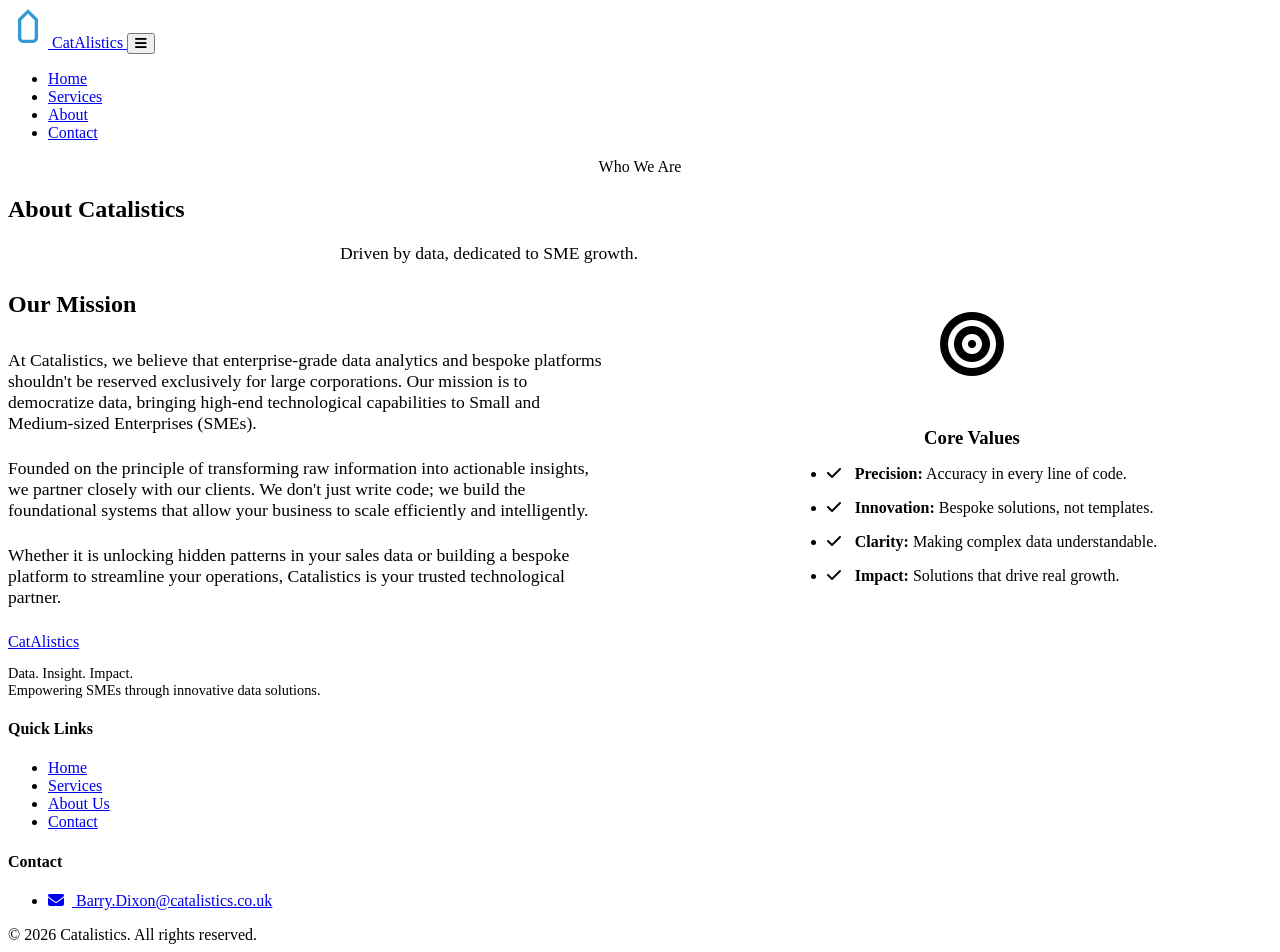
==== about.html @ c420c070 "Create about.html" ====
<!DOCTYPE html>
<html lang="en">
<head>
    <meta charset="UTF-8">
    <meta name="viewport" content="width=device-width, initial-scale=1.0">
    <meta name="description" content="About Catalistics - Empowering SMEs through data and coding.">
    <title>About Us | Catalistics</title>
    <link rel="stylesheet" href="https://cdnjs.cloudflare.com/ajax/libs/font-awesome/6.4.0/css/all.min.css">
    <link rel="stylesheet" href="assets/css/style.css">
</head>
<body>
    <header>
        <div class="container nav-container">
            <a href="index.html" class="logo">
                <img src="assets/img/logo.png" alt="Catalistics Logo" onerror="this.src='[data-uri]'">
                Cat<span>A</span>listics
            </a>
            <button class="mobile-menu-btn" aria-label="Toggle navigation">
                <i class="fas fa-bars"></i>
            </button>
            <ul class="nav-links">
                <li><a href="index.html">Home</a></li>
                <li><a href="services.html">Services</a></li>
                <li><a href="about.html" class="active">About</a></li>
                <li><a href="contact.html">Contact</a></li>
            </ul>
        </div>
    </header>

    <main>
        <section class="page-header">
            <div class="container">
                <span class="hero-subtitle" style="justify-content: center; display: flex;">Who We Are</span>
                <h1>About <span class="highlight">Catalistics</span></h1>
                <p style="max-width: 600px; margin: 0 auto; font-size: 1.1rem;">Driven by data, dedicated to SME growth.</p>
            </div>
        </section>

        <section class="section">
            <div class="container">
                <div style="display: grid; grid-template-columns: 1fr 1fr; gap: 4rem; align-items: center;">
                    
                    <div>
                        <h2 style="margin-bottom: 2rem;">Our <span class="highlight">Mission</span></h2>
                        <p style="font-size: 1.1rem; margin-bottom: 1.5rem;">
                            At Catalistics, we believe that enterprise-grade data analytics and bespoke platforms shouldn't be reserved exclusively for large corporations. Our mission is to democratize data, bringing high-end technological capabilities to Small and Medium-sized Enterprises (SMEs).
                        </p>
                        <p style="font-size: 1.1rem; margin-bottom: 1.5rem;">
                            Founded on the principle of transforming raw information into actionable insights, we partner closely with our clients. We don't just write code; we build the foundational systems that allow your business to scale efficiently and intelligently.
                        </p>
                        <p style="font-size: 1.1rem;">
                            Whether it is unlocking hidden patterns in your sales data or building a bespoke platform to streamline your operations, Catalistics is your trusted technological partner.
                        </p>
                    </div>

                    <div style="background-color: var(--color-bg-alt); padding: 3rem; border-radius: 8px; border: 1px solid var(--color-border); text-align: center;">
                        <i class="fas fa-bullseye" style="font-size: 4rem; color: var(--color-accent); margin-bottom: 2rem;"></i>
                        <h3 style="margin-bottom: 1rem;">Core Values</h3>
                        <ul style="text-align: left; margin: 0 auto; display: inline-block;">
                            <li style="margin-bottom: 1rem;"><i class="fas fa-check highlight" style="margin-right: 10px;"></i> <strong>Precision:</strong> Accuracy in every line of code.</li>
                            <li style="margin-bottom: 1rem;"><i class="fas fa-check highlight" style="margin-right: 10px;"></i> <strong>Innovation:</strong> Bespoke solutions, not templates.</li>
                            <li style="margin-bottom: 1rem;"><i class="fas fa-check highlight" style="margin-right: 10px;"></i> <strong>Clarity:</strong> Making complex data understandable.</li>
                            <li style="margin-bottom: 0;"><i class="fas fa-check highlight" style="margin-right: 10px;"></i> <strong>Impact:</strong> Solutions that drive real growth.</li>
                        </ul>
                    </div>

                </div>
            </div>
        </section>
    </main>

    <footer>
        <!-- Footer Content -->
        <div class="container">
            <div class="footer-content">
                <div class="footer-col">
                    <a href="index.html" class="logo" style="margin-bottom: 1rem;">Cat<span>A</span>listics</a>
                    <p style="font-size: 0.9rem;">Data. Insight. Impact.<br>Empowering SMEs through innovative data solutions.</p>
                </div>
                <div class="footer-col">
                    <h4>Quick Links</h4>
                    <ul class="footer-links">
                        <li><a href="index.html">Home</a></li>
                        <li><a href="services.html">Services</a></li>
                        <li><a href="about.html">About Us</a></li>
                        <li><a href="contact.html">Contact</a></li>
                    </ul>
                </div>
                <div class="footer-col">
                    <h4>Contact</h4>
                    <ul class="footer-links">
                        <li><a href="mailto:Barry.Dixon@catalistics.co.uk"><i class="fas fa-envelope" style="margin-right: 8px;"></i> Barry.Dixon@catalistics.co.uk</a></li>
                    </ul>
                </div>
            </div>
            <div class="footer-bottom">
                &copy; <script>document.write(new Date().getFullYear())</script> Catalistics. All rights reserved.
            </div>
        </div>
    </footer>

    <script src="assets/js/script.js"></script>
</body>
</html>
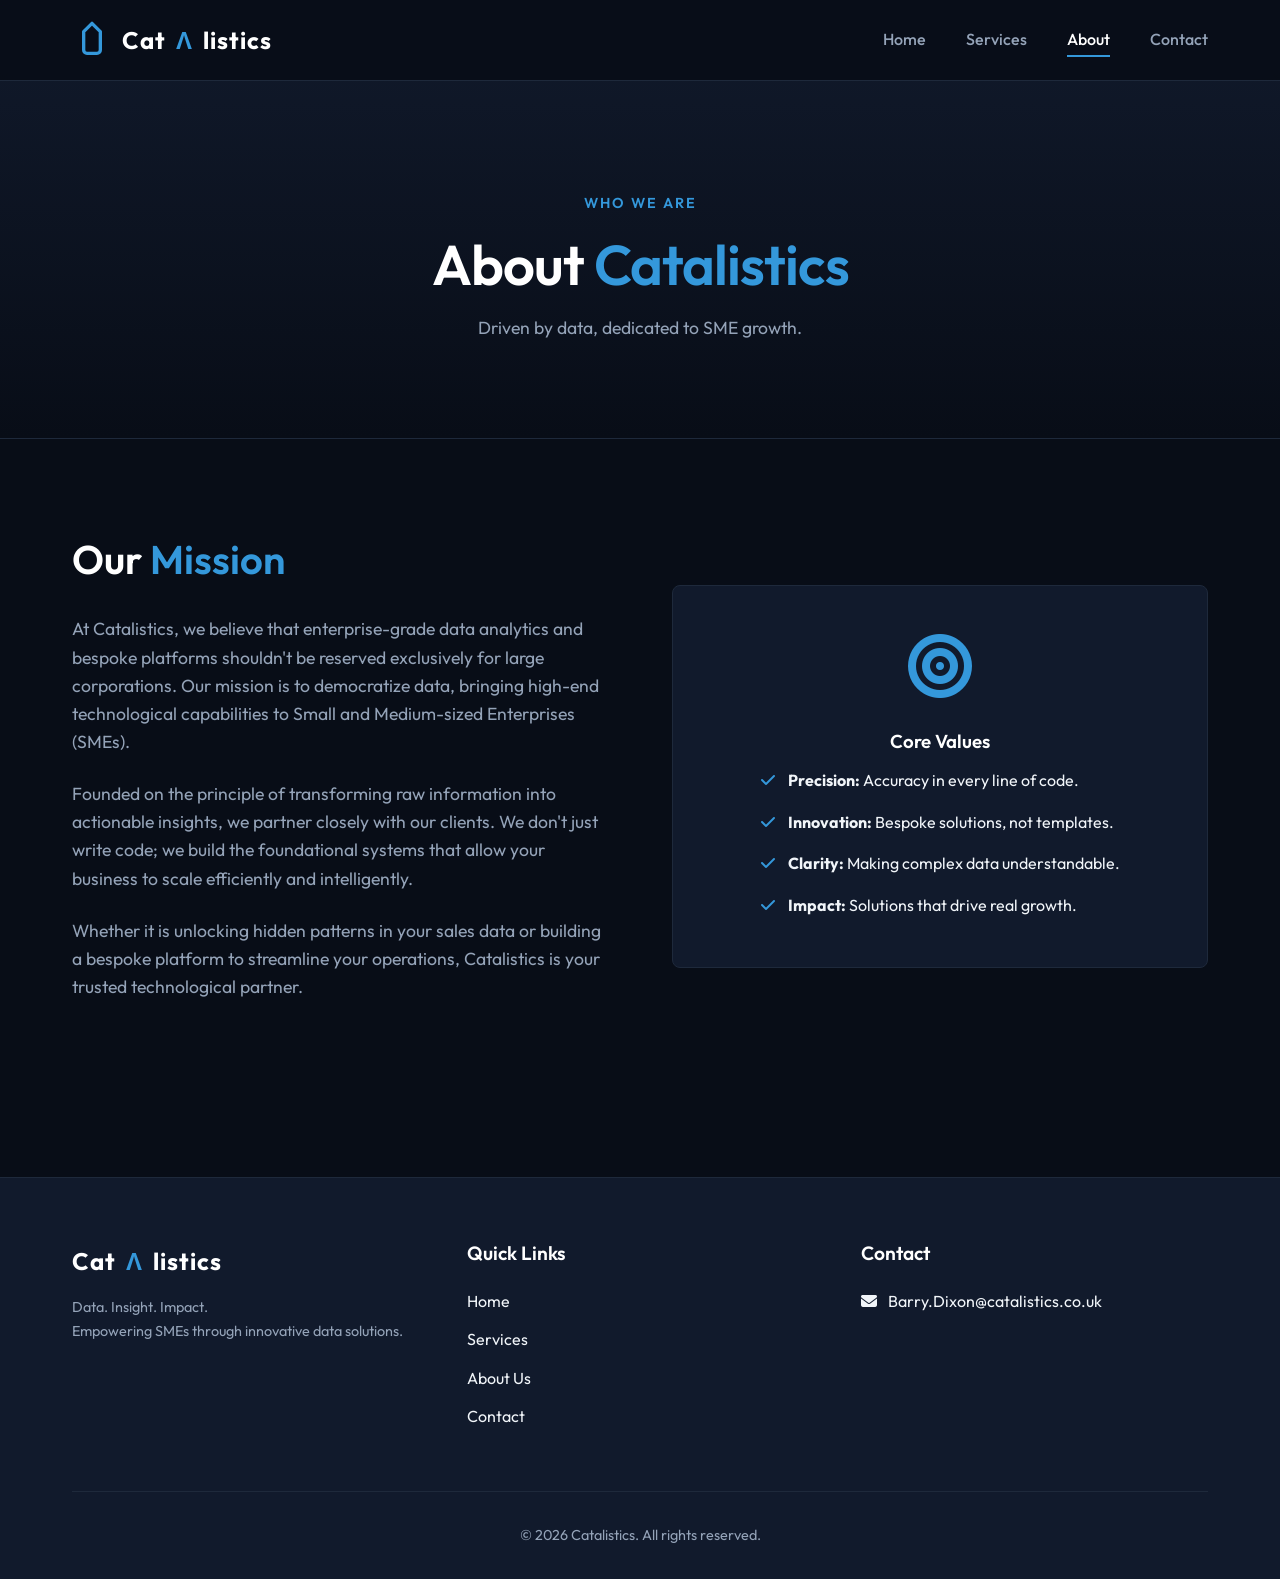
==== commit 9c39c9cd: "Update about.html" ====
--- a/about.html
+++ b/about.html
@@ -13,7 +13,7 @@
         <div class="container nav-container">
             <a href="index.html" class="logo">
                 <img src="assets/img/logo.png" alt="Catalistics Logo" onerror="this.src='[data-uri]'">
-                Cat<span>A</span>listics
+                Cat<span>&Lambda;</span>listics
             </a>
             <button class="mobile-menu-btn" aria-label="Toggle navigation">
                 <i class="fas fa-bars"></i>
@@ -74,7 +74,7 @@
         <div class="container">
             <div class="footer-content">
                 <div class="footer-col">
-                    <a href="index.html" class="logo" style="margin-bottom: 1rem;">Cat<span>A</span>listics</a>
+                    <a href="index.html" class="logo" style="margin-bottom: 1rem;">Cat<span>&Lambda;</span>listics</a>
                     <p style="font-size: 0.9rem;">Data. Insight. Impact.<br>Empowering SMEs through innovative data solutions.</p>
                 </div>
                 <div class="footer-col">
--- a/assets/css/style.css
+++ b/assets/css/style.css
@@ -0,0 +1,470 @@
+@import url('https://fonts.googleapis.com/css2?family=Outfit:wght@300;400;500;600;700&display=swap');
+
+:root {
+    --color-bg: #080D17;
+    --color-bg-alt: #111A2C;
+    --color-accent: #3498DB;
+    --color-accent-hover: #2980B9;
+    --color-text: #F1F5F9;
+    --color-text-muted: #94A3B8;
+    --color-border: #1E293B;
+    
+    --font-primary: 'Outfit', sans-serif;
+    
+    --transition: all 0.3s ease;
+}
+
+* {
+    margin: 0;
+    padding: 0;
+    box-sizing: border-box;
+}
+
+body {
+    font-family: var(--font-primary);
+    background-color: var(--color-bg);
+    color: var(--color-text);
+    line-height: 1.6;
+    overflow-x: hidden;
+}
+
+a {
+    color: var(--color-text);
+    text-decoration: none;
+    transition: var(--transition);
+}
+
+a:hover {
+    color: var(--color-accent);
+}
+
+ul {
+    list-style: none;
+}
+
+/* Typography */
+h1, h2, h3, h4, h5, h6 {
+    font-weight: 600;
+    line-height: 1.2;
+    margin-bottom: 1rem;
+    color: #ffffff;
+}
+
+h1 {
+    font-size: 3.5rem;
+    letter-spacing: -1px;
+}
+
+h2 {
+    font-size: 2.5rem;
+}
+
+p {
+    margin-bottom: 1rem;
+    color: var(--color-text-muted);
+}
+
+.highlight {
+    color: var(--color-accent);
+}
+
+/* Layout */
+.container {
+    max-width: 1200px;
+    margin: 0 auto;
+    padding: 0 2rem;
+}
+
+.section {
+    padding: 6rem 0;
+}
+
+/* Header & Nav */
+header {
+    background-color: rgba(8, 13, 23, 0.9);
+    backdrop-filter: blur(10px);
+    position: fixed;
+    width: 100%;
+    top: 0;
+    z-index: 1000;
+    border-bottom: 1px solid var(--color-border);
+}
+
+.nav-container {
+    display: flex;
+    justify-content: space-between;
+    align-items: center;
+    height: 80px;
+}
+
+.logo {
+    display: flex;
+    align-items: center;
+    gap: 10px;
+    font-size: 1.5rem;
+    font-weight: 700;
+    letter-spacing: 1px;
+    color: #fff !important;
+}
+
+.logo span {
+    color: var(--color-accent);
+}
+
+.logo img {
+    height: 40px;
+    width: auto;
+}
+
+.nav-links {
+    display: flex;
+    gap: 2.5rem;
+}
+
+.nav-links li a {
+    font-weight: 500;
+    font-size: 1rem;
+    padding: 0.5rem 0;
+    position: relative;
+    color: var(--color-text-muted);
+}
+
+.nav-links li a:hover,
+.nav-links li a.active {
+    color: #fff;
+}
+
+.nav-links li a::after {
+    content: '';
+    position: absolute;
+    width: 0;
+    height: 2px;
+    bottom: 0;
+    left: 0;
+    background-color: var(--color-accent);
+    transition: var(--transition);
+}
+
+.nav-links li a:hover::after,
+.nav-links li a.active::after {
+    width: 100%;
+}
+
+.mobile-menu-btn {
+    display: none;
+    background: none;
+    border: none;
+    color: var(--color-text);
+    font-size: 1.5rem;
+    cursor: pointer;
+}
+
+/* Buttons */
+.btn {
+    display: inline-block;
+    padding: 0.8rem 2rem;
+    border-radius: 4px;
+    font-weight: 600;
+    text-align: center;
+    cursor: pointer;
+    transition: var(--transition);
+    border: none;
+    font-family: var(--font-primary);
+}
+
+.btn-primary {
+    background-color: var(--color-accent);
+    color: #fff;
+}
+
+.btn-primary:hover {
+    background-color: var(--color-accent-hover);
+    color: #fff;
+    transform: translateY(-2px);
+    box-shadow: 0 10px 20px rgba(52, 152, 219, 0.2);
+}
+
+.btn-outline {
+    background-color: transparent;
+    border: 2px solid var(--color-accent);
+    color: var(--color-accent);
+}
+
+.btn-outline:hover {
+    background-color: var(--color-accent);
+    color: #fff;
+}
+
+/* Hero Section */
+.hero {
+    min-height: 100vh;
+    display: flex;
+    align-items: center;
+    padding-top: 80px;
+    background: radial-gradient(circle at top right, rgba(52,152,219,0.1) 0%, transparent 50%),
+                radial-gradient(circle at bottom left, rgba(52,152,219,0.05) 0%, transparent 50%);
+}
+
+.hero-content {
+    max-width: 800px;
+}
+
+.hero-subtitle {
+    text-transform: uppercase;
+    letter-spacing: 2px;
+    font-size: 0.9rem;
+    color: var(--color-accent);
+    font-weight: 600;
+    margin-bottom: 1rem;
+    display: block;
+}
+
+.hero-buttons {
+    display: flex;
+    gap: 1rem;
+    margin-top: 2rem;
+}
+
+/* Features / Services Preview */
+.features-grid {
+    display: grid;
+    grid-template-columns: repeat(auto-fit, minmax(300px, 1fr));
+    gap: 2rem;
+    margin-top: 3rem;
+}
+
+.feature-card {
+    background-color: var(--color-bg-alt);
+    border: 1px solid var(--color-border);
+    border-radius: 8px;
+    padding: 2.5rem 2rem;
+    transition: var(--transition);
+    height: 100%;
+    display: flex;
+    flex-direction: column;
+}
+
+.feature-card:hover {
+    transform: translateY(-5px);
+    border-color: var(--color-accent);
+    box-shadow: 0 10px 30px rgba(0,0,0,0.5);
+}
+
+.feature-icon {
+    font-size: 2.5rem;
+    color: var(--color-accent);
+    margin-bottom: 1.5rem;
+}
+
+.feature-card p {
+    flex-grow: 1;
+}
+
+/* Services Page */
+.page-header {
+    padding: 12rem 0 6rem;
+    text-align: center;
+    background: linear-gradient(to bottom, var(--color-bg-alt), var(--color-bg));
+    border-bottom: 1px solid var(--color-border);
+}
+
+.service-detail {
+    display: flex;
+    align-items: center;
+    gap: 4rem;
+    margin-bottom: 6rem;
+}
+
+.service-detail:nth-child(even) {
+    flex-direction: row-reverse;
+}
+
+.service-text {
+    flex: 1;
+}
+
+.service-visual {
+    flex: 1;
+    background: var(--color-bg-alt);
+    height: 300px;
+    border-radius: 8px;
+    border: 1px solid var(--color-border);
+    display: flex;
+    align-items: center;
+    justify-content: center;
+    font-size: 4rem;
+    color: var(--color-accent);
+    box-shadow: 0 20px 40px rgba(0,0,0,0.2);
+    overflow: hidden;
+    position: relative;
+}
+
+.service-visual::before {
+    content: '';
+    position: absolute;
+    width: 200%;
+    height: 200%;
+    background: radial-gradient(circle, rgba(52,152,219,0.1) 0%, transparent 60%);
+    animation: rotate 10s linear infinite;
+}
+
+@keyframes rotate {
+    0% { transform: rotate(0deg); }
+    100% { transform: rotate(360deg); }
+}
+
+/* Contact Page */
+.contact-grid {
+    display: grid;
+    grid-template-columns: 1fr 1fr;
+    gap: 4rem;
+}
+
+.contact-info {
+    padding-right: 2rem;
+}
+
+.contact-item {
+    margin-bottom: 2rem;
+}
+
+.contact-item h4 {
+    margin-bottom: 0.5rem;
+    font-size: 1.2rem;
+    color: #fff;
+}
+
+.contact-form {
+    background-color: var(--color-bg-alt);
+    padding: 3rem;
+    border-radius: 8px;
+    border: 1px solid var(--color-border);
+}
+
+.form-group {
+    margin-bottom: 1.5rem;
+}
+
+.form-group label {
+    display: block;
+    margin-bottom: 0.5rem;
+    font-weight: 500;
+}
+
+.form-control {
+    width: 100%;
+    padding: 0.8rem 1rem;
+    background-color: var(--color-bg);
+    border: 1px solid var(--color-border);
+    border-radius: 4px;
+    color: var(--color-text);
+    font-family: var(--font-primary);
+    transition: var(--transition);
+}
+
+.form-control:focus {
+    outline: none;
+    border-color: var(--color-accent);
+    box-shadow: 0 0 0 2px rgba(52, 152, 219, 0.2);
+}
+
+textarea.form-control {
+    resize: vertical;
+    min-height: 150px;
+}
+
+.form-status {
+    margin-top: 1rem;
+    padding: 1rem;
+    border-radius: 4px;
+    display: none;
+    font-weight: 500;
+}
+.form-status.success {
+    display: block;
+    background-color: rgba(46, 204, 113, 0.1);
+    color: #2ecc71;
+    border: 1px solid rgba(46, 204, 113, 0.3);
+}
+.form-status.error {
+    display: block;
+    background-color: rgba(231, 76, 60, 0.1);
+    color: #e74c3c;
+    border: 1px solid rgba(231, 76, 60, 0.3);
+}
+
+/* Footer */
+footer {
+    background-color: var(--color-bg-alt);
+    padding: 4rem 0 2rem;
+    border-top: 1px solid var(--color-border);
+    margin-top: 4rem;
+}
+
+.footer-content {
+    display: grid;
+    grid-template-columns: repeat(auto-fit, minmax(200px, 1fr));
+    gap: 3rem;
+    margin-bottom: 3rem;
+}
+
+.footer-col h4 {
+    font-size: 1.2rem;
+    margin-bottom: 1.5rem;
+    color: #fff;
+}
+
+.footer-links li {
+    margin-bottom: 0.8rem;
+}
+
+.footer-bottom {
+    text-align: center;
+    padding-top: 2rem;
+    border-top: 1px solid var(--color-border);
+    color: var(--color-text-muted);
+    font-size: 0.9rem;
+}
+
+/* Responsive */
+@media (max-width: 768px) {
+    h1 {
+        font-size: 2.5rem;
+    }
+    h2 {
+        font-size: 2rem;
+    }
+    .mobile-menu-btn {
+        display: block;
+    }
+    .nav-links {
+        position: fixed;
+        top: 80px;
+        left: -100%;
+        width: 100%;
+        height: calc(100vh - 80px);
+        background-color: var(--color-bg);
+        flex-direction: column;
+        align-items: center;
+        justify-content: center;
+        transition: var(--transition);
+        z-index: 999;
+    }
+    .nav-links.active {
+        left: 0;
+    }
+    .hero {
+        padding-top: 100px;
+        text-align: center;
+    }
+    .hero-buttons {
+        justify-content: center;
+    }
+    .service-detail, .service-detail:nth-child(even) {
+        flex-direction: column;
+        gap: 2rem;
+    }
+    .contact-grid {
+        grid-template-columns: 1fr;
+    }
+}
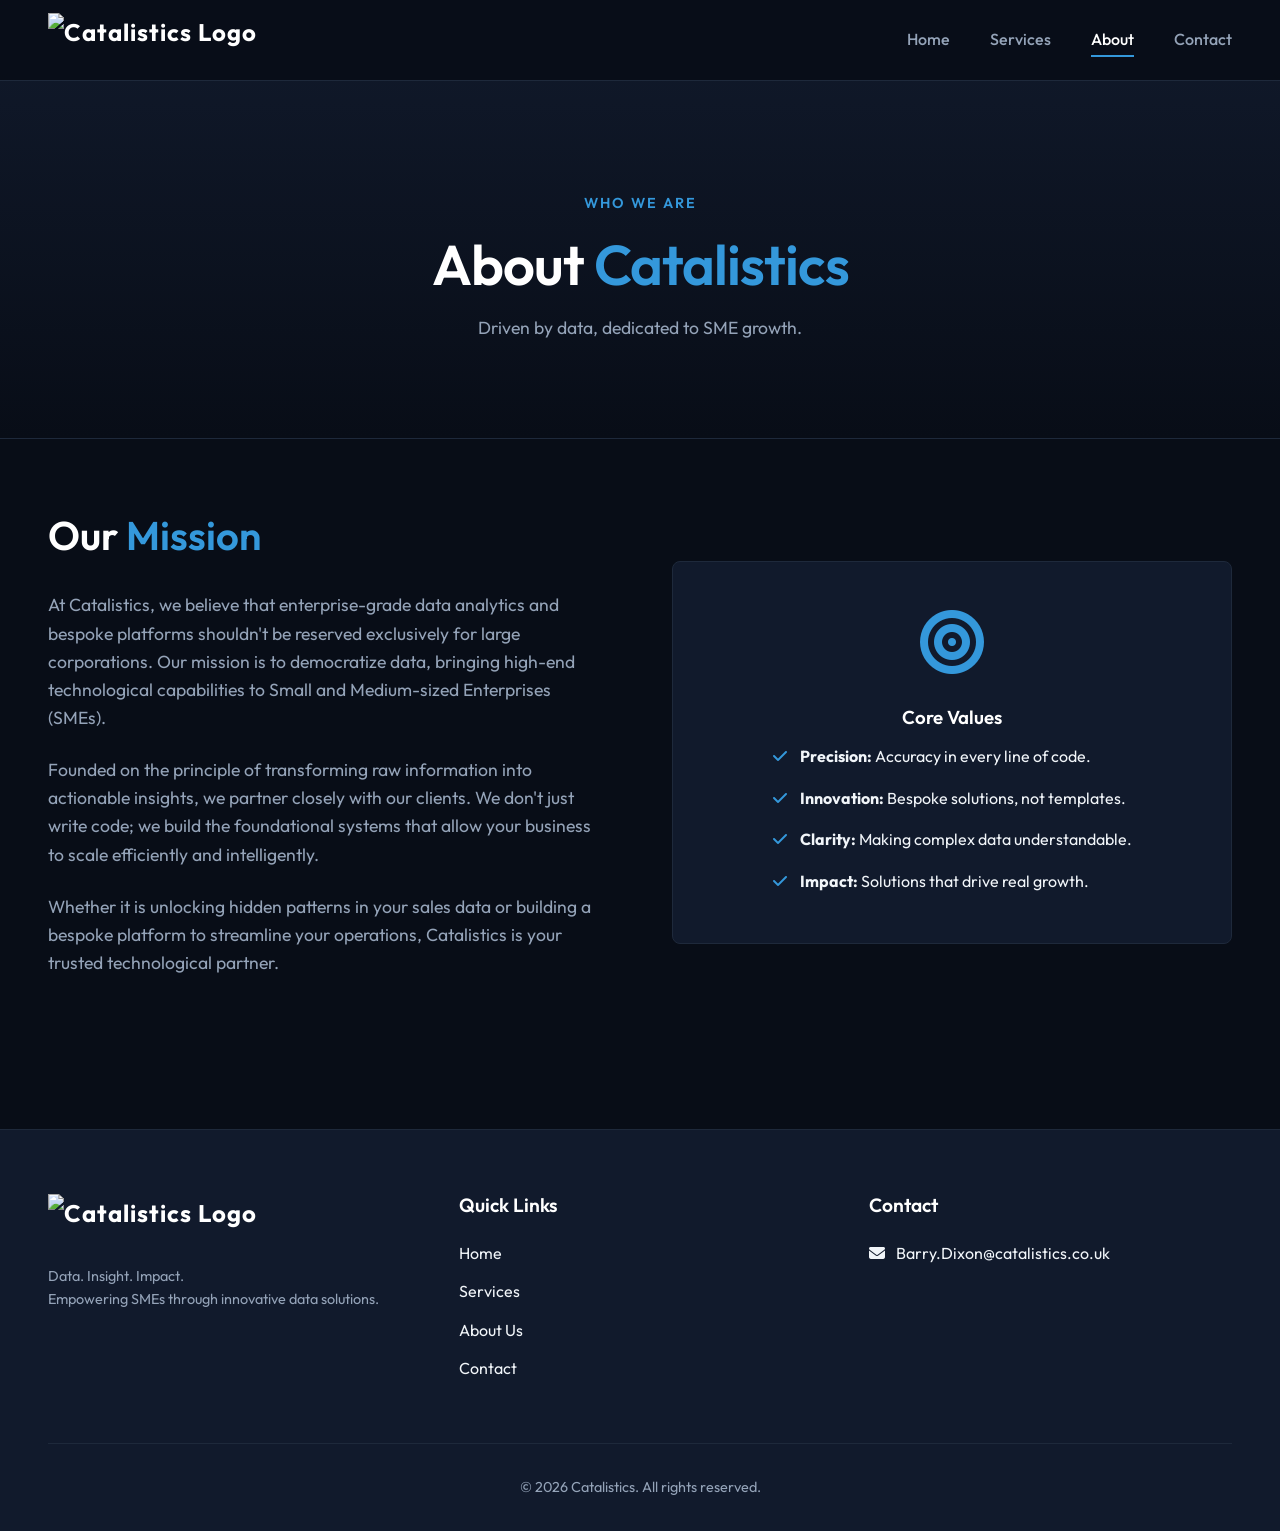
==== commit 67935634: "Update about.html" ====
--- a/about.html
+++ b/about.html
@@ -12,8 +12,7 @@
     <header>
         <div class="container nav-container">
             <a href="index.html" class="logo">
-                <img src="assets/img/logo.png" alt="Catalistics Logo" onerror="this.src='[data-uri]'">
-                Cat<span>&Lambda;</span>listics
+                <img src="assets/img/logo.png" alt="Catalistics Logo">
             </a>
             <button class="mobile-menu-btn" aria-label="Toggle navigation">
                 <i class="fas fa-bars"></i>
@@ -74,7 +73,9 @@
         <div class="container">
             <div class="footer-content">
                 <div class="footer-col">
-                    <a href="index.html" class="logo" style="margin-bottom: 1rem;">Cat<span>&Lambda;</span>listics</a>
+                    <a href="index.html" class="logo" style="margin-bottom: 1rem;">
+                        <img src="assets/img/logo.png" alt="Catalistics Logo">
+                    </a>
                     <p style="font-size: 0.9rem;">Data. Insight. Impact.<br>Empowering SMEs through innovative data solutions.</p>
                 </div>
                 <div class="footer-col">
--- a/assets/css/style.css
+++ b/assets/css/style.css
@@ -70,13 +70,14 @@
 
 /* Layout */
 .container {
-    max-width: 1200px;
+    max-width: 1600px;
+    width: 95%;
     margin: 0 auto;
-    padding: 0 2rem;
+    padding: 0 1rem;
 }
 
 .section {
-    padding: 6rem 0;
+    padding: 4.5rem 0;
 }
 
 /* Header & Nav */
@@ -112,7 +113,7 @@
 }
 
 .logo img {
-    height: 40px;
+    height: 55px;
     width: auto;
 }
 
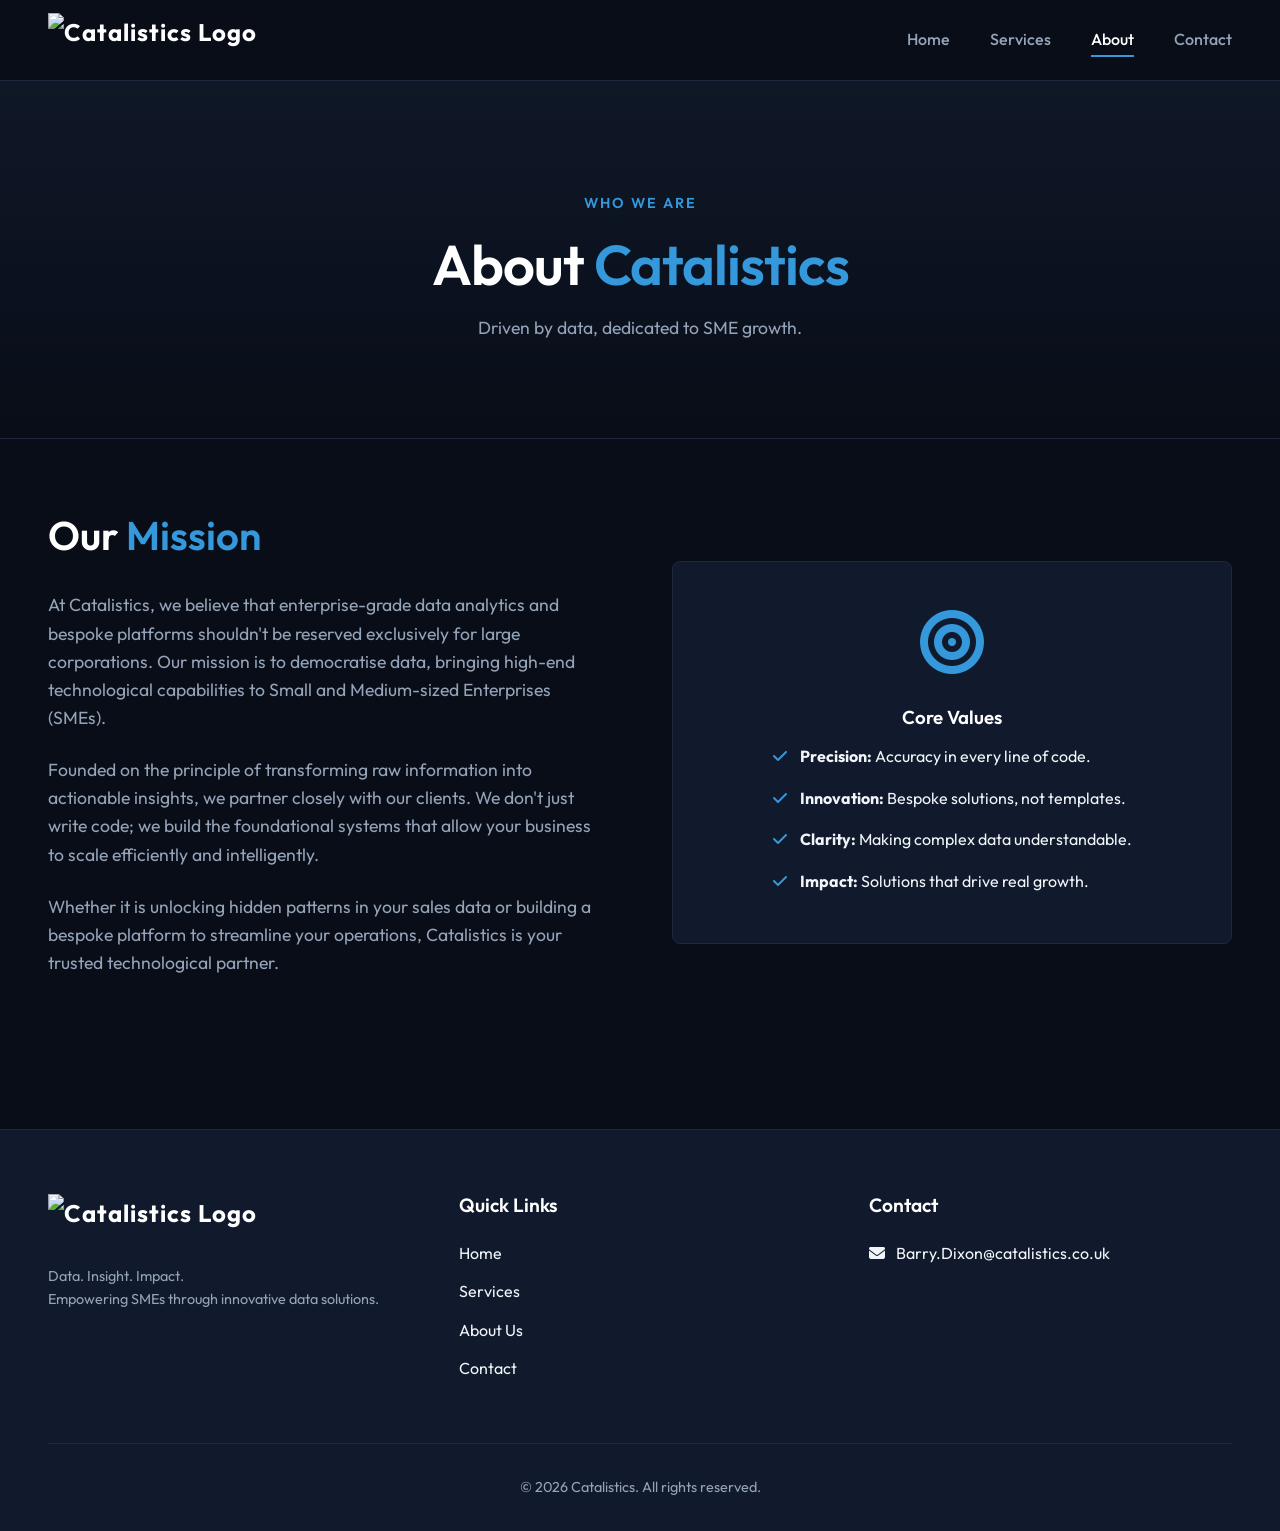
==== commit 7ec71402: "Update about.html" ====
--- a/about.html
+++ b/about.html
@@ -42,7 +42,7 @@
                     <div>
                         <h2 style="margin-bottom: 2rem;">Our <span class="highlight">Mission</span></h2>
                         <p style="font-size: 1.1rem; margin-bottom: 1.5rem;">
-                            At Catalistics, we believe that enterprise-grade data analytics and bespoke platforms shouldn't be reserved exclusively for large corporations. Our mission is to democratize data, bringing high-end technological capabilities to Small and Medium-sized Enterprises (SMEs).
+                            At Catalistics, we believe that enterprise-grade data analytics and bespoke platforms shouldn't be reserved exclusively for large corporations. Our mission is to democratise data, bringing high-end technological capabilities to Small and Medium-sized Enterprises (SMEs).
                         </p>
                         <p style="font-size: 1.1rem; margin-bottom: 1.5rem;">
                             Founded on the principle of transforming raw information into actionable insights, we partner closely with our clients. We don't just write code; we build the foundational systems that allow your business to scale efficiently and intelligently.
